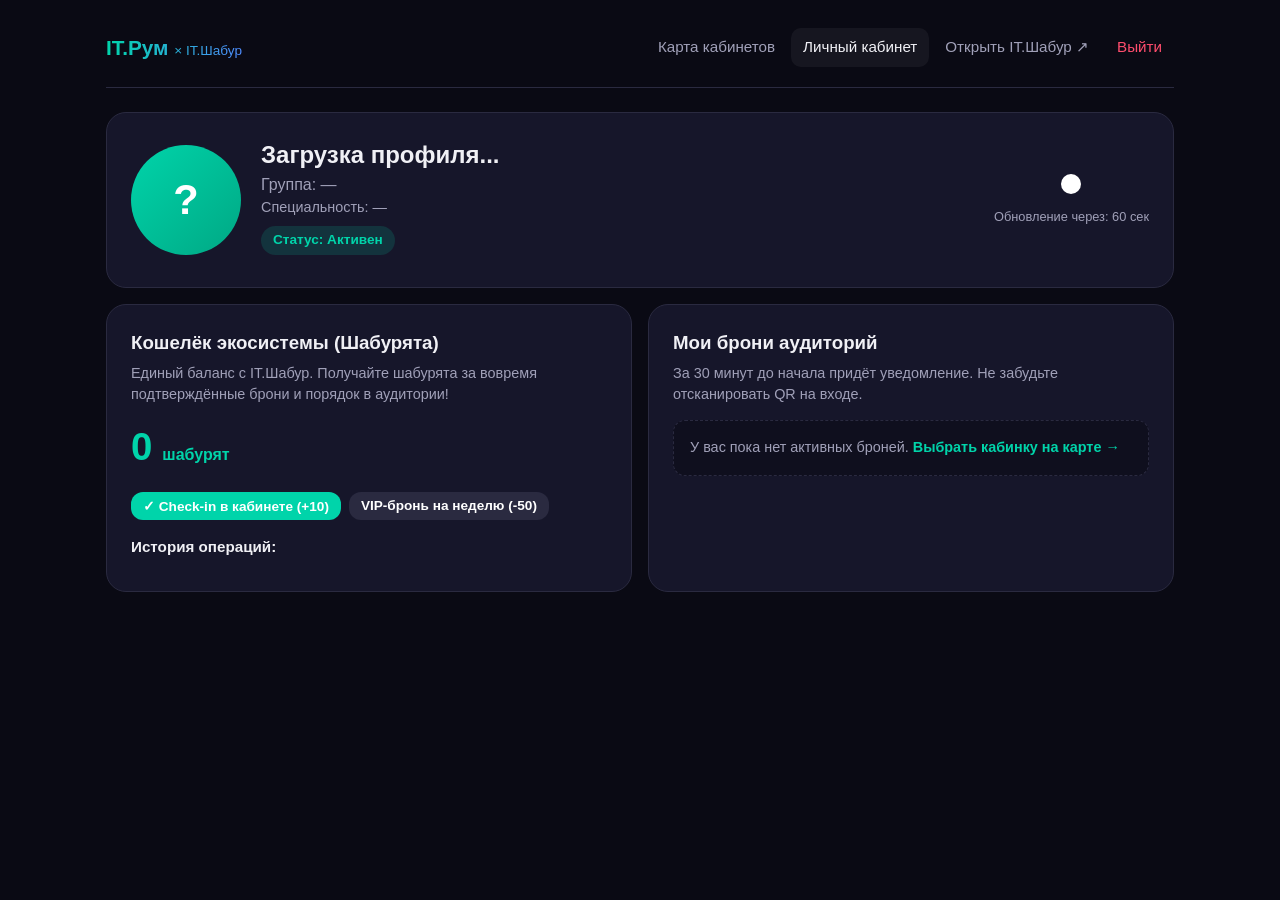
==== cabinet.html @ 9dda4ca6 "Bug fix and add new features" ====
<!DOCTYPE html>
<html lang="ru">
<head>
  <meta charset="UTF-8">
  <meta name="viewport" content="width=device-width, initial-scale=1.0">
  <title>IT.Рум — Личный кабинет</title>
  <link rel="stylesheet" href="IT.Шабур/styles.css">
  <link rel="icon" type="image/png" href="logo.png">
  <script src="https://cloudflare.com"></script>
  <style>
    .grid-2 { display: grid; grid-template-columns: 1fr 1fr; gap: 16px; }
    .booking-item {
      display: flex; justify-content: space-between; align-items: center;
      padding: 14px; background: #0f0f1e; border: 1px solid var(--card-border);
      border-radius: 14px; margin-top: 10px; gap: 12px; flex-wrap: wrap;
    }
    @media (max-width: 768px) { .grid-2 { grid-template-columns: 1fr; } }
  </style>
</head>
<body>
  <div class="container">
    <header>
      <div class="logo">IT.Рум <span style="font-size:0.85rem; color:var(--text-muted); font-weight:400;">× IT.Шабур</span></div>
      <nav class="nav">
        <a href="index.html">Карта кабинетов</a>
        <a href="cabinet.html" class="active">Личный кабинет</a>
        <a href="IT.Шабур/student.html">Открыть IT.Шабур ↗</a>
        <a href="#" onclick="logoutFromShabur(); return false;" style="color: var(--danger);">Выйти</a>
      </nav>
    </header>

    <!-- Карточка студента из IT.Шабур -->
    <div class="card">
      <div class="profile-header">
        <div class="avatar" id="avatar">?</div>
        <div style="flex: 1;">
          <h2 id="studentName">Загрузка профиля...</h2>
          <p id="studentGroup" style="color: var(--text-muted);">Группа: —</p>
          <p id="studentSpecialty" style="color: var(--text-muted); font-size: 0.9rem;">Специальность: —</p>
          <span class="status-badge" id="studentStatus">Статус: Активен</span>
          <div class="stacks" id="studentStacks"></div>
        </div>
        <div class="qr-box">
          <div class="qr-container" id="qrcode" style="margin: 0; padding: 10px;"></div>
          <div id="qrTimer" style="font-size: 0.8rem; color: var(--text-muted); margin-top: 6px;">Обновление через: 60 сек</div>
        </div>
      </div>
    </div>

    <div class="grid-2">
      <!-- Единый кошелек: Шабурята -->
      <div class="card">
        <h3>Кошелёк экосистемы (Шабурята)</h3>
        <p style="color: var(--text-muted); font-size: 0.9rem; margin: 6px 0 12px;">
          Единый баланс с IT.Шабур. Получайте шабурята за вовремя подтверждённые брони и порядок в аудитории!
        </p>
        <div style="display: flex; align-items: baseline; gap: 10px; margin-bottom: 16px;">
          <span class="bonus-amount" id="bonusAmount">0</span>
          <span style="color: var(--accent-green); font-weight: 600;">шабурят</span>
        </div>

        <div style="display: flex; gap: 8px; flex-wrap: wrap; margin-bottom: 16px;">
          <button class="btn small success" onclick="checkInDemo()">✓ Check-in в кабинете (+10)</button>
          <button class="btn small secondary" onclick="buyVipPass()">VIP-бронь на неделю (-50)</button>
        </div>

        <h4 style="font-size: 0.95rem; margin-bottom: 8px;">История операций:</h4>
        <div id="history" style="max-height: 220px; overflow-y: auto;"></div>
      </div>

      <!-- Активные брони в IT.Рум -->
      <div class="card">
        <h3>Мои брони аудиторий</h3>
        <p style="color: var(--text-muted); font-size: 0.9rem; margin-top: 6px;">
          За 30 минут до начала придёт уведомление. Не забудьте отсканировать QR на входе.
        </p>
        <div id="myBookingsList"></div>
      </div>
    </div>
  </div>

  <script src="room-profile.js"></script>
</body>
</html>
---- IT.Шабур/styles.css ----
/* IT.Шабур — responsive dark theme */
:root {
  --bg: #0a0a14;
  --card: #16162a;
  --card-border: #2a2a40;
  --text: #f0f0f5;
  --text-muted: #a0a0b8;
  --accent-blue: #4f8cff;
  --accent-green: #00d4aa;
  --accent-orange: #ff6b35;
  --accent-purple: #8b5cf6;
  --danger: #ff4d6d;
  --success: #00d4aa;
  --radius: 20px;
}

* { box-sizing: border-box; margin: 0; padding: 0; }
body {
  font-family: -apple-system, BlinkMacSystemFont, 'Segoe UI', Roboto, Inter, sans-serif;
  background: var(--bg);
  color: var(--text);
  min-height: 100vh;
  line-height: 1.5;
}
a { color: var(--accent-blue); text-decoration: none; }
a:hover { text-decoration: underline; }

.container { max-width: 1100px; margin: 0 auto; padding: 16px; }

header {
  display: flex;
  justify-content: space-between;
  align-items: center;
  padding: 12px 0 20px;
  border-bottom: 1px solid var(--card-border);
  margin-bottom: 24px;
  flex-wrap: wrap;
  gap: 12px;
}
.logo {
  font-weight: 700;
  font-size: 1.3rem;
  background: linear-gradient(90deg, var(--accent-green), var(--accent-blue));
  -webkit-background-clip: text;
  -webkit-text-fill-color: transparent;
}
.nav { display: flex; flex-wrap: wrap; gap: 4px; }
.nav a { 
  margin-left: 0; 
  padding: 8px 12px; 
  color: var(--text-muted); 
  font-weight: 500; 
  border-radius: 10px;
  font-size: 0.95rem;
}
.nav a.active, .nav a:hover { color: var(--text); background: rgba(255,255,255,0.05); }

.card {
  background: var(--card);
  border: 1px solid var(--card-border);
  border-radius: var(--radius);
  padding: 24px;
  margin-bottom: 16px;
}

.login-box { max-width: 420px; margin: 40px auto; }

.input-group { margin-bottom: 14px; }
.input-group label { display: block; margin-bottom: 6px; color: var(--text-muted); font-size: 0.9rem; }
.input-group input, .input-group textarea, .input-group select {
  width: 100%;
  padding: 12px 16px;
  border-radius: 12px;
  border: 1px solid var(--card-border);
  background: #0f0f1e;
  color: var(--text);
  font-size: 1rem;
}
textarea { min-height: 80px; resize: vertical; }

.btn {
  background: var(--accent-blue);
  color: white;
  border: none;
  padding: 12px 22px;
  border-radius: 12px;
  font-weight: 600;
  cursor: pointer;
  font-size: 1rem;
}
.btn:hover { opacity: 0.9; }
.btn.secondary { background: #2a2a40; }
.btn.success { background: var(--accent-green); }
.btn.danger { background: var(--danger); }
.btn.small { padding: 6px 12px; font-size: 0.85rem; }

.profile-header { display: flex; gap: 20px; align-items: center; flex-wrap: wrap; }
.avatar {
  width: 110px; height: 110px; border-radius: 50%;
  background: linear-gradient(135deg, var(--accent-green), #00a884);
  display: flex; align-items: center; justify-content: center;
  font-size: 2.6rem; font-weight: 700; color: white; overflow: hidden; flex-shrink: 0;
}
.avatar img { width: 100%; height: 100%; object-fit: cover; }

.status-badge {
  display: inline-block; background: rgba(0,212,170,0.15); color: var(--accent-green);
  padding: 4px 12px; border-radius: 20px; font-size: 0.85rem; font-weight: 600; margin-top: 8px;
}

.qr-box { text-align: center; }
.qr-container { background: white; padding: 16px; border-radius: 12px; display: inline-block; margin: 16px 0; max-width: 100%; }

.stacks { display: flex; flex-wrap: wrap; gap: 8px; margin-top: 8px; }
.stack-tag {
  background: #2a2a40; padding: 4px 12px; border-radius: 20px; font-size: 0.85rem;
}

table { width: 100%; border-collapse: collapse; font-size: 0.95rem; }
th, td { padding: 10px 8px; text-align: left; border-bottom: 1px solid var(--card-border); }
th { color: var(--text-muted); font-weight: 500; font-size: 0.85rem; }

.error { color: var(--danger); margin: 10px 0; font-size: 0.9rem; }
.success-msg { color: var(--success); margin: 10px 0; }

.bonus-amount { font-size: 2.4rem; font-weight: 700; color: var(--accent-green); }
.history-item { padding: 8px 0; border-bottom: 1px solid var(--card-border); font-size: 0.9rem; color: var(--text-muted); }

/* Responsive */
@media (max-width: 900px) {
  .container { padding: 12px; }
  .card { padding: 20px; }
  header { flex-direction: column; align-items: flex-start; }
  .nav { width: 100%; margin-top: 8px; }
}

@media (max-width: 600px) {
  .profile-header { flex-direction: column; text-align: center; }
  .avatar { width: 100px; height: 100px; font-size: 2.2rem; }
  .nav a { padding: 8px 10px; font-size: 0.88rem; }
  .bonus-amount { font-size: 2rem; }
  table { font-size: 0.85rem; }
  th, td { padding: 8px 4px; }
  .btn { padding: 11px 18px; }
}
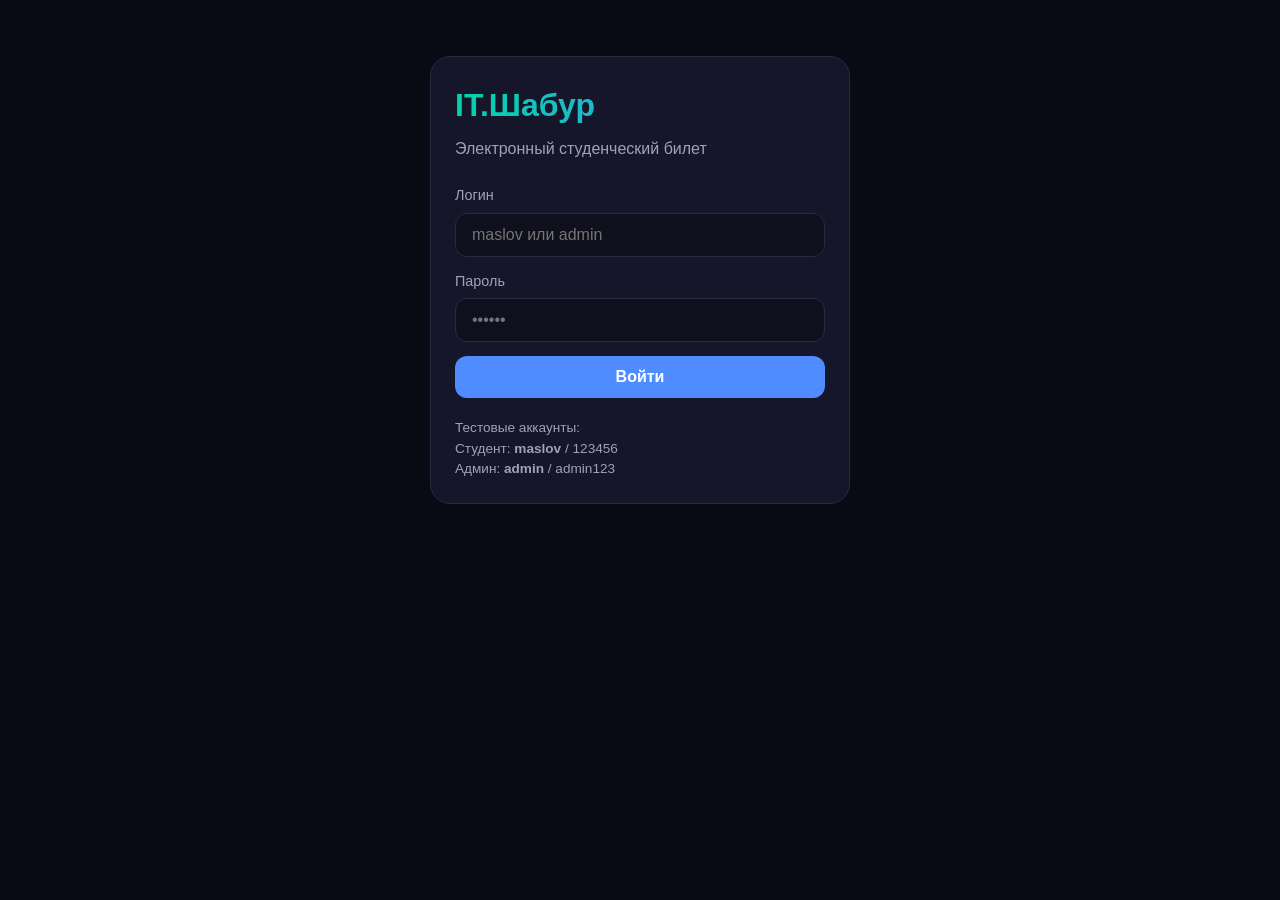
==== commit 2b1634f2: "Final website version. Preparing to do app" ====
--- a/cabinet.html
+++ b/cabinet.html
@@ -5,8 +5,6 @@
   <meta name="viewport" content="width=device-width, initial-scale=1.0">
   <title>IT.Рум — Личный кабинет</title>
   <link rel="stylesheet" href="IT.Шабур/styles.css">
-  <link rel="icon" type="image/png" href="logo.png">
-  <script src="https://cloudflare.com"></script>
   <style>
     .grid-2 { display: grid; grid-template-columns: 1fr 1fr; gap: 16px; }
     .booking-item {
@@ -22,7 +20,7 @@
     <header>
       <div class="logo">IT.Рум <span style="font-size:0.85rem; color:var(--text-muted); font-weight:400;">× IT.Шабур</span></div>
       <nav class="nav">
-        <a href="index.html">Карта кабинетов</a>
+        <a href="index.html">Карта кабинок</a>
         <a href="cabinet.html" class="active">Личный кабинет</a>
         <a href="IT.Шабур/student.html">Открыть IT.Шабур ↗</a>
         <a href="#" onclick="logoutFromShabur(); return false;" style="color: var(--danger);">Выйти</a>
@@ -39,10 +37,6 @@
           <p id="studentSpecialty" style="color: var(--text-muted); font-size: 0.9rem;">Специальность: —</p>
           <span class="status-badge" id="studentStatus">Статус: Активен</span>
           <div class="stacks" id="studentStacks"></div>
-        </div>
-        <div class="qr-box">
-          <div class="qr-container" id="qrcode" style="margin: 0; padding: 10px;"></div>
-          <div id="qrTimer" style="font-size: 0.8rem; color: var(--text-muted); margin-top: 6px;">Обновление через: 60 сек</div>
         </div>
       </div>
     </div>
@@ -72,7 +66,7 @@
       <div class="card">
         <h3>Мои брони аудиторий</h3>
         <p style="color: var(--text-muted); font-size: 0.9rem; margin-top: 6px;">
-          За 30 минут до начала придёт уведомление. Не забудьте отсканировать QR на входе.
+          За 30 минут до начала придёт уведомление.
         </p>
         <div id="myBookingsList"></div>
       </div>
